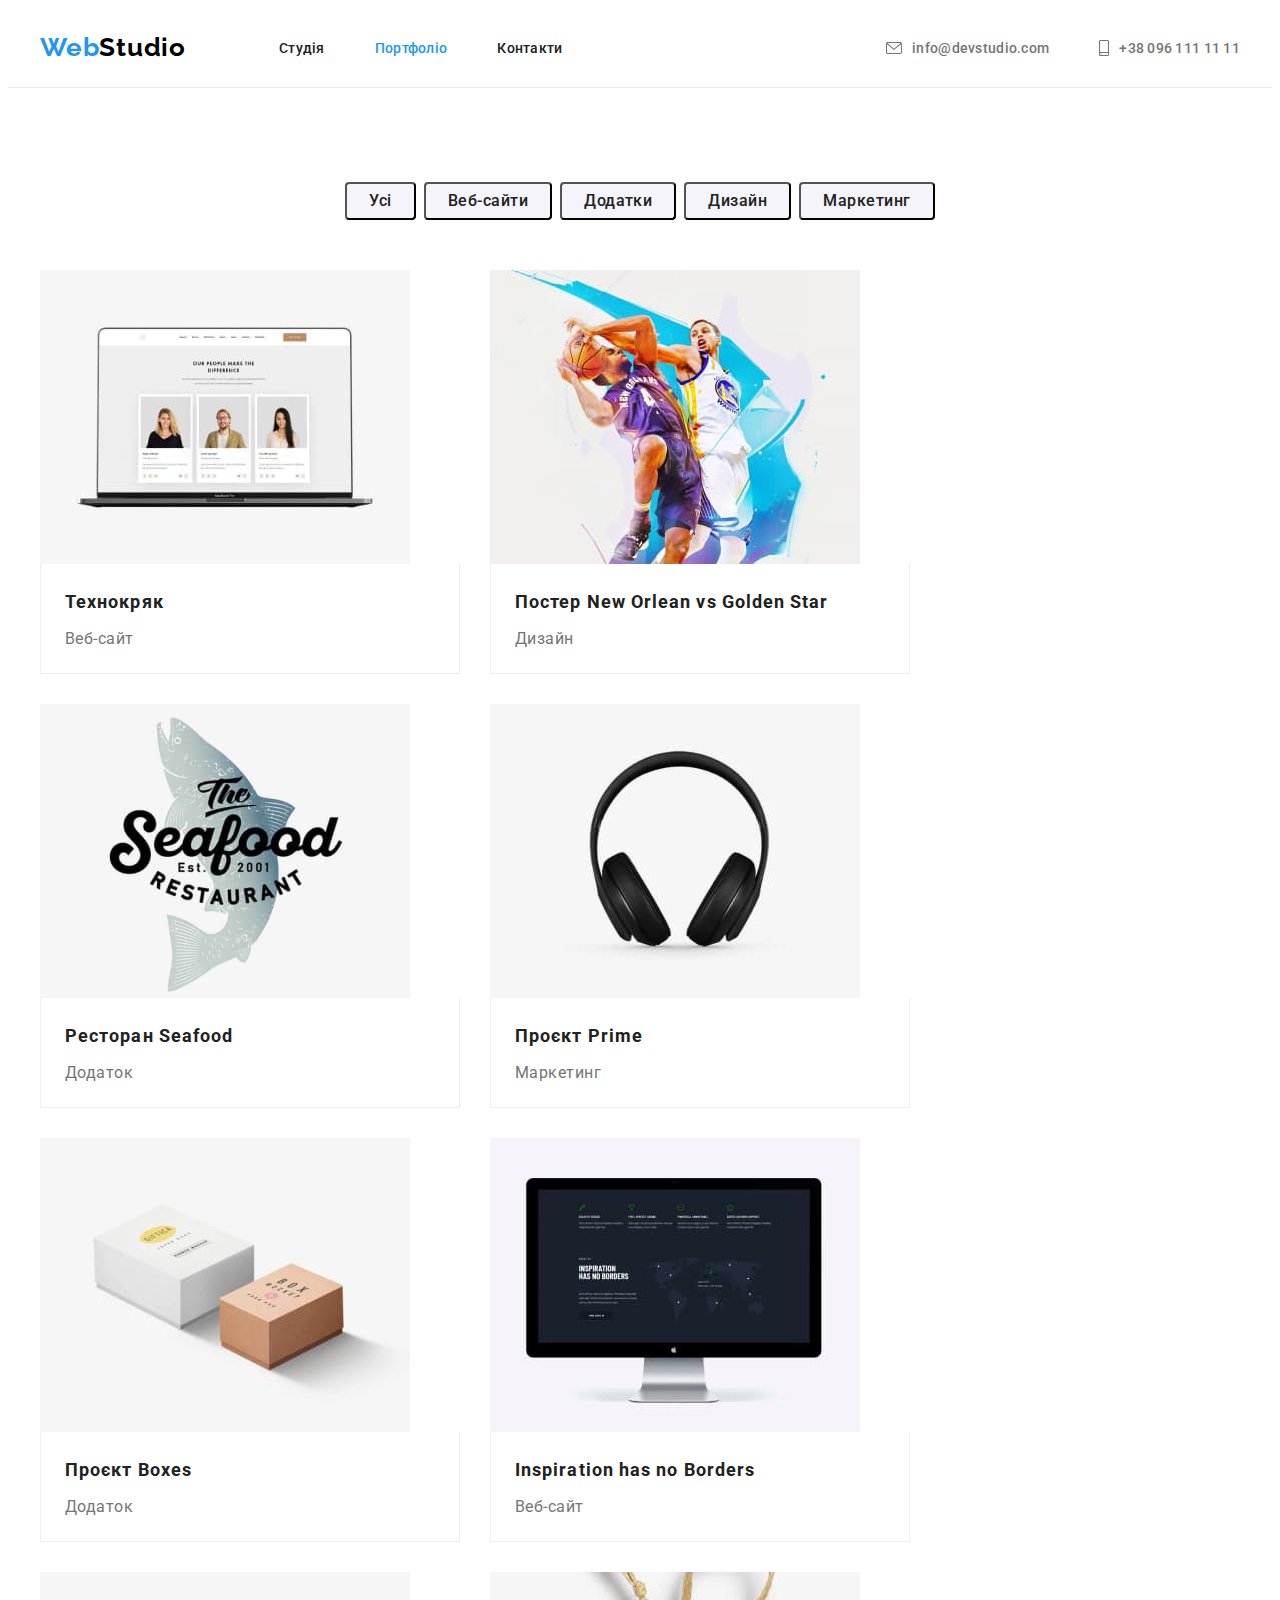
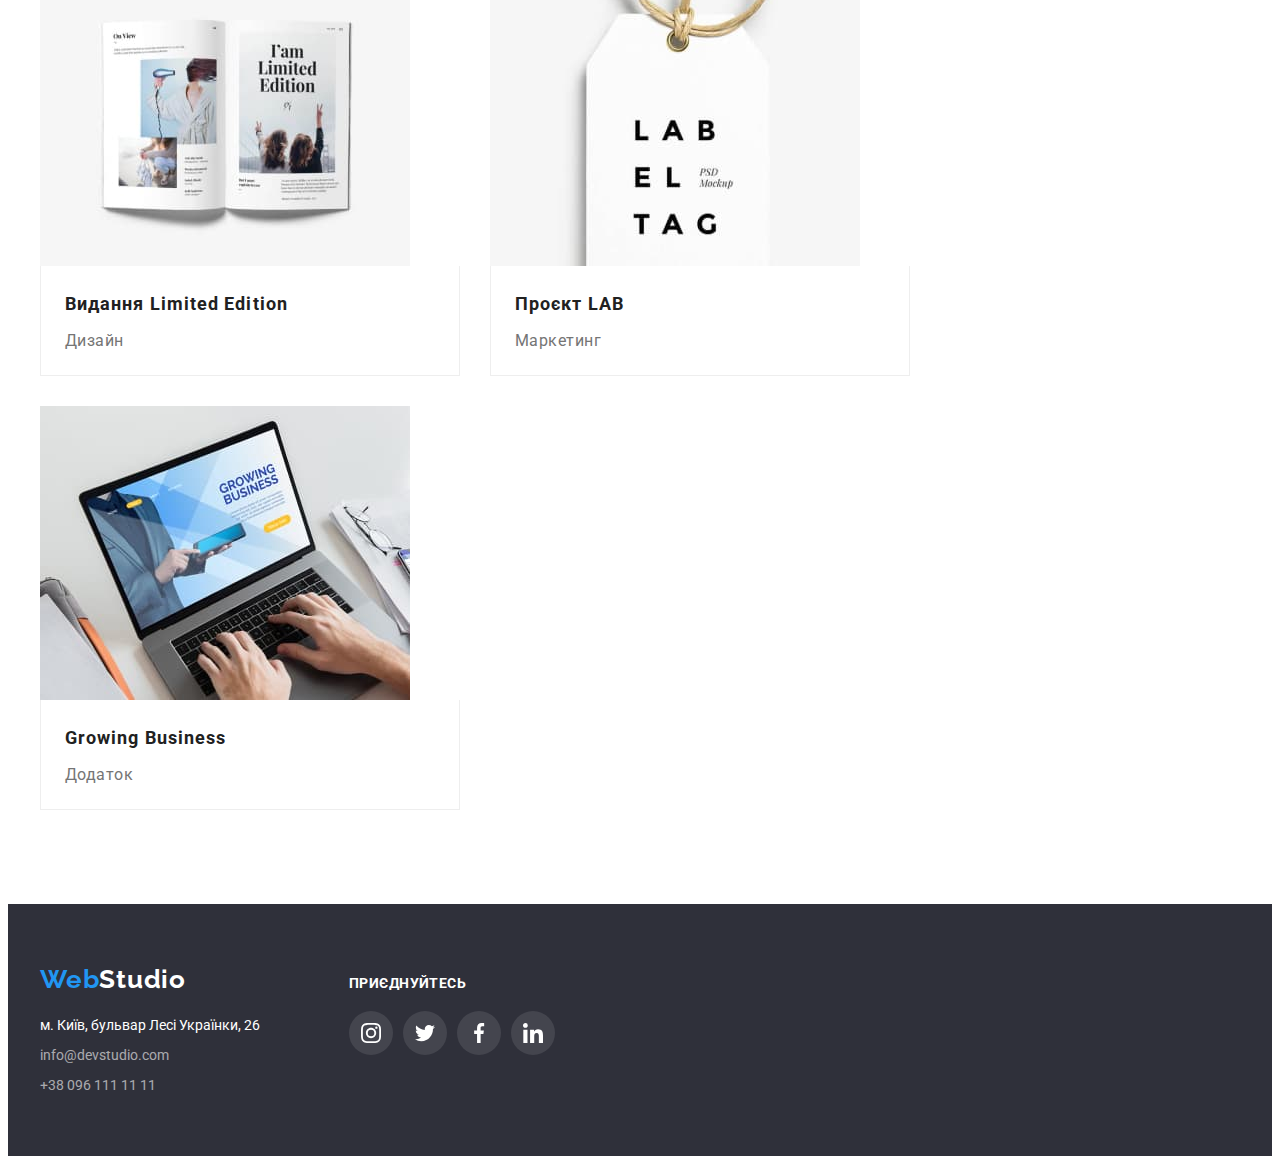
==== portfolio.html @ edd03555 "Initial commit" ====
<!DOCTYPE html>
<html lang="uk">
  <head>
    <meta charset="UTF-8" />
    <meta http-equiv="X-UA-Compatible" content="IE=edge" />
    <meta name="viewport" content="width=device-width, initial-scale=1.0" />
    <title>Портфоліо</title>
    <!-- Стилі -->
    <link
      href="https://fonts.googleapis.com/css2?family=Raleway:wght@700&family=Roboto:wght@400;500;700;900&display=swap"
      rel="stylesheet"
    />
    <!-- Нормалізатор -->
    <link
      rel="stylesheet"
      href="https://cdnjs.cloudflare.com/ajax/libs/modern-normalize/1.1.0/modern-normalize.min.css"
      integrity="sha512-wpPYUAdjBVSE4KJnH1VR1HeZfpl1ub8YT/NKx4PuQ5NmX2tKuGu6U/JRp5y+Y8XG2tV+wKQpNHVUX03MfMFn9Q=="
      crossorigin="anonymous"
      referrerpolicy="no-referrer"
    />
    <!-- Стилі -->
    <link rel="stylesheet" href="./css/styles.css" />
  </head>
  <body>
    <!-- HEADER -->
    <header class="header">
      <div class="header-container container">
        <!-- prettier-ignore -->
        <a href="" lang="en" class="logo">Web<span class="logo-header">Studio</span></a>
        <nav class="header-nav">
          <ul class="list site-nav">
            <li><a href="./index.html" class="header-link link">Студія</a></li>
            <li><a href="" class="header-link link current">Портфоліо</a></li>
            <li><a href="" class="header-link link">Контакти</a></li>
          </ul>
        </nav>
        <div class="header-group">
          <a href="mailto:info@devstudio.com" class="link-contacts">
            <svg class="icon-contacts" width="16px" height="12px">
              <use href="./images/icons.svg#icon-envelope"></use>
            </svg>
            info@devstudio.com</a
          >
          <a href="tel:+380961111111" class="link-contacts">
            <svg class="icon-contacts" width="10px" height="16px">
              <use href="./images/icons.svg#icon-smartphone"></use>
            </svg>
            +38 096 111 11 11</a
          >
        </div>
      </div>
    </header>
    <main>
      <section class="section">
        <div class="container">
          <h1 class="visually-hidden">Портфоліо</h1>
          <!-- Фільтр -->
          <ul class="filter list">
            <li><button class="filter-button" type="button">Усі</button></li>
            <li><button class="filter-button" type="button">Веб-сайти</button></li>
            <li><button class="filter-button" type="button">Додатки</button></li>
            <li><button class="filter-button" type="button">Дизайн</button></li>
            <li><button class="filter-button" type="button">Маркетинг</button></li>
          </ul>
          <!-- Проекти -->
          <ul class="project-list list">
            <li class="card-project">
              <div>
                <img src="./images/techno.jpg" alt="вебсайт технокряк" width="370" height="294" />
                <div class="name-project">
                  <h2 class="title-portfolio">Технокряк</h2>
                  <p class="text-project">Веб-сайт</p>
                </div>
              </div>
            </li>
            <li class="card-project">
              <div>
                <img
                  src="./images/basket.jpg"
                  alt="постер баскетбольного матчу"
                  width="370"
                  height="294"
                />
                <div class="name-project">
                  <h2 class="title-portfolio">
                    Постер
                    <span lang="en">New Orlean vs Golden Star</span>
                  </h2>
                  <p class="text-project">Дизайн</p>
                </div>
              </div>
            </li>
            <li class="card-project">
              <div>
                <img
                  src="./images/seafood.jpg"
                  alt="додаток ресторан сайфуд"
                  width="370"
                  height="294"
                />
                <div class="name-project">
                  <h2 class="title-portfolio">
                    Ресторан
                    <span lang="en">Seafood</span>
                  </h2>
                  <p class="text-project">Додаток</p>
                </div>
              </div>
            </li>
            <li class="card-project">
              <div>
                <img
                  src="./images/prime.jpg"
                  alt="маркетинговий проєкт прайм"
                  width="370"
                  height="294"
                />
                <div class="name-project">
                  <h2 class="title-portfolio">
                    Проєкт
                    <span lang="en">Prime</span>
                  </h2>
                  <p class="text-project">Маркетинг</p>
                </div>
              </div>
            </li>
            <li class="card-project">
              <div>
                <img
                  src="./images/boxes.jpg"
                  alt="додаток проєкт боксес"
                  width="370"
                  height="294"
                />
                <div class="name-project">
                  <h2 class="title-portfolio">
                    Проєкт
                    <span lang="en">Boxes</span>
                  </h2>
                  <p class="text-project">Додаток</p>
                </div>
              </div>
            </li>
            <li class="card-project">
              <div>
                <img
                  src="./images/borders.jpg"
                  alt="вебсайт натхнення немає кордонів"
                  width="370"
                  height="294"
                />
                <div class="name-project">
                  <h2 class="title-portfolio" lang="en">Inspiration has no Borders</h2>
                  <p class="text-project">Веб-сайт</p>
                </div>
              </div>
            </li>
            <li class="card-project">
              <div>
                <img
                  src="./images/limited-edition.jpg"
                  alt="дизайн видання обмежена серія"
                  width="370"
                  height="294"
                />
                <div class="name-project">
                  <h2 class="title-portfolio">
                    Видання
                    <span lang="en">Limited Edition</span>
                  </h2>
                  <p class="text-project">Дизайн</p>
                </div>
              </div>
            </li>
            <li class="card-project">
              <div>
                <img
                  src="./images/lab.jpg"
                  alt="маркетинговий проєкт лаб"
                  width="370"
                  height="294"
                />
                <div class="name-project">
                  <h2 class="title-portfolio">
                    Проєкт
                    <span lang="en">LAB</span>
                  </h2>
                  <p class="text-project">Маркетинг</p>
                </div>
              </div>
            </li>
            <li class="card-project">
              <div>
                <img
                  src="./images/busines.jpg"
                  alt="додаток зростаючий бізнес"
                  width="370"
                  height="294"
                />
                <div class="name-project">
                  <h2 class="title-portfolio" lang="en">Growing Business</h2>
                  <p class="text-project">Додаток</p>
                </div>
              </div>
            </li>
          </ul>
        </div>
      </section>
    </main>
    <footer class="footer">
      <div class="container footer-container">
        <div class="footer-addresse">
          <!-- prettier-ignore -->
          <a href="" lang="en" class="logo">Web<span class="logo-footer">Studio</span></a>
          <address>
            <ul class="list">
              <li class="addresse">
                <a
                  href="https://goo.gl/maps/GXKJQdvFJzr9G8gM8"
                  target="_blank"
                  rel="noopener noreferrer nofollow"
                  class="link-addresse-footer"
                >
                  м. Київ, бульвар Лесі Українки, 26
                </a>
              </li>
              <li class="addresse">
                <a href="mailto:info@devstudio.com" class="link-contacts-footer"
                  >info@devstudio.com</a
                >
              </li>
              <li class="addresse">
                <a href="tel:+380961111111" class="link-contacts-footer">+38 096 111 11 11</a>
              </li>
            </ul>
          </address>
        </div>
        <div class="footer-socials">
          <h3 class="subtitle subtitle-footer">приєднуйтесь</h3>
          <ul class="socials list">
            <li class="social-item">
              <a
                class="social-link social-link-footer link"
                href="https://instagram.com"
                target="_blank"
                rel="noopener noreferrer nofollow"
                aria-label="Іконка інстаграм"
              >
                <svg class="social-icon" width="20" height="20">
                  <use href="./images/icons.svg#icon-instagram"></use>
                </svg>
              </a>
            </li>
            <li class="social-item">
              <a
                class="social-link social-link-footer link"
                href="https://twitter.com"
                target="_blank"
                rel="noopener noreferrer nofollow"
                aria-label="Іконка твітер"
              >
                <svg class="social-icon" width="20" height="20">
                  <use href="./images/icons.svg#icon-twitter"></use>
                </svg>
              </a>
            </li>
            <li class="social-item">
              <a
                class="social-link social-link-footer link"
                href="https://facebook.com"
                target="_blank"
                rel="noopener noreferrer nofollow"
                aria-label="Іконка фейсбук"
              >
                <svg class="social-icon" width="20" height="20">
                  <use href="./images/icons.svg#icon-facebook"></use>
                </svg>
              </a>
            </li>
            <li class="social-item">
              <a
                class="social-link social-link-footer link"
                href="https://linkedin.com"
                target="_blank"
                rel="noopener noreferrer nofollow"
                aria-label="Іконка лінкедін"
              >
                <svg class="social-icon" width="20" height="20">
                  <use href="./images/icons.svg#icon-linkedin"></use>
                </svg>
              </a>
            </li>
          </ul>
        </div>
      </div>
    </footer>
  </body>
</html>
---- css/styles.css ----
/* основний колір тексту #757575 */
/* колір заголовків h3 #212121 */
/* основний колір фону #FFFFFF */
/* додатковий колір фону #F5F4FA */
/* колір геро и футера #2F303A */
/* колір контактів футера rgba(255, 255, 255, 0.6); */
/* колір логотип, кнопка, підсвітка #2196F3*/
/* колір кнопка герой-активна #188CE8 */
/* колір фону героя #c4c4c4 */
/* колір градієнта #2f303a66 */
/* колір іконок клієнтів #AFB1B8 */

/* призначення змінних */
:root {
  /* кольори */
  --primary-text-color: #757575;
  --title-text-color: #212121;
  --basic-white-color: #ffffff;
  --logo-web: #2196f3;
  --logo-header: #000000;
  --hero-footer-bgc: #2f303a;
  --contacts-footer-colors: #ffffff99;
  --secondary-bgc: #f5f4fa;
  --button-activ-color: #188ce8;
  --hero-bgc: #c4c4c4;
  --hero-gradient: #2f303a66;
  --client-link-color: #afb1b8;
  /* відступ у сітках */
  --indent: 30px;
}

/* body */
body {
  font-family: Roboto, sans-serif;
  font-size: 14px;

  color: var(--primary-text-color);
  background-color: var(--basic-white-color);
}

.background {
  background-color: var(--secondary-bgc);
}

h1,
h2,
h3,
h4,
h5,
h6,
p {
  margin: 0;
}
.list {
  margin: 0;
  padding: 0;

  list-style: none;
}

.container {
  width: 1200px;
  padding-left: 15px;
  padding-right: 15px;
  margin-left: auto;
  margin-right: auto;

  /* outline: 2px solid red; */
}

img {
  display: block;
  max-width: 100%;
  height: auto;
}

.visually-hidden {
  position: absolute;
  white-space: nowrap;
  width: 1px;
  height: 1px;
  overflow: hidden;
  border: 0;
  padding: 0;
  clip: rect(0 0 0 0);
  clip-path: inset(50%);
  margin: -1px;
}

/* Header */

.header {
  border-bottom: 1px solid #ececec;
}
/* логотип*/
.logo {
  margin-right: 93px;

  font-weight: 700;
  font-size: 26px;
  line-height: calc(31 / 26);
  letter-spacing: 0.03em;
  text-decoration: none;

  color: var(--logo-web);
  font-family: 'Raleway';
}
.logo-header {
  color: var(--logo-header);
}

/* кнопки навігації */
.site-nav .link {
  font-weight: 500;
  font-size: 14px;
  line-height: calc(16 / 14);
  letter-spacing: 0.02em;
  text-decoration: none;

  color: var(--title-text-color);
}

.site-nav .link:hover,
.site-nav .link:focus {
  color: var(--logo-web);
}

.link.current {
  color: var(--logo-web);
}

.header-nav {
  margin-right: auto;
}

/* ссилки на пошту і телефон */
.link-contacts {
  display: flex;
  align-items: center;
  gap: 10px;

  font-weight: 500;
  font-size: 14px;
  line-height: calc(16 / 14);
  letter-spacing: 0.02em;
  text-decoration: none;

  color: var(--primary-text-color);
}

.icon-contacts {
  fill: currentColor;
}

.link-contacts:hover,
.link-contacts:focus {
  color: var(--logo-web);
}

/* Флекс хедера */
.header-container {
  display: flex;
  align-items: center;
}

.site-nav {
  display: flex;
  align-items: center;
  gap: 50px;
}

.header-group {
  display: flex;
  align-items: center;
  gap: 50px;
}

.header-link,
.link-contacts {
  /* display: block; */
  padding-top: 32px;
  padding-bottom: 31px;
}

/* HERO */

.hero-section {
  max-width: 1600px;
  height: 600px;
  padding: 200px 0;
  margin: 0 auto;

  text-align: center;

  background-color: var(--hero-bgc);
  background-image: linear-gradient(var(--hero-gradient), var(--hero-gradient)),
    url(../images/img-bgi.jpg);
  background-repeat: no-repeat;
  background-size: cover;
  background-position: center;
}
.hero-title {
  width: 696px;
  margin: 0 auto 30px;

  font-weight: 900;
  font-size: 44px;
  line-height: calc(60 / 44);
  letter-spacing: 0.06em;
  text-transform: uppercase;

  color: var(--basic-white-color);
}

.hero-button {
  width: 216px;
  height: 50px;
  padding: 10px 26px;

  font-weight: 700;
  font-size: 16px;
  line-height: calc(30 / 16);
  letter-spacing: 0.06em;

  background-color: var(--logo-web);
  color: var(--basic-white-color);

  box-shadow: 0px 4px 4px #00000026;
  border-radius: 4px;
  cursor: pointer;
}

.hero-button:hover,
.hero-button:focus {
  background-color: var(--button-activ-color);
}

/* Main */

.section {
  padding-top: 94px;
  padding-bottom: 94px;

  /* background-color: aquamarine; */
}
.not-padding {
  padding-top: 0;
}
.section-title {
  margin-bottom: 50px;

  font-weight: 700;
  font-size: 36px;
  line-height: calc(42 / 36);
  text-align: center;
  letter-spacing: 0.03em;

  color: var(--title-text-color);
}

/* Особливості роботи */

.subtitle {
  margin-bottom: 10px;

  font-weight: 700;
  font-size: 14px;
  line-height: calc(16 / 14);
  letter-spacing: 0.03em;
  text-transform: uppercase;

  color: var(--title-text-color);
}

.feature-item {
  display: flex;
  width: 270px;
  height: 120px;
  justify-content: center;
  align-items: center;
  margin-bottom: 30px;

  background-color: var(--secondary-bgc);

  border-radius: 4px;
}

.feature-text {
  width: 270px;

  line-height: calc(24 / 14);
}
.feature-list {
  display: flex;
}

.feature-list > li:not(:last-child) {
  margin-right: 30px;
}

/* Зміст роботи */

.img-box {
  display: flex;
  flex-wrap: wrap;
  gap: var(--indent);
  --items: 3;
}

.img-item {
  flex-basis: calc((100%- (var(--items)-1) * var(--indent))) / var(--items);
}

/* Команда */

.team-title {
  margin-bottom: 10px;

  font-weight: 500;
  font-size: 16px;
  line-height: calc(19 / 16);
  letter-spacing: 0.03em;

  color: var(--title-text-color);
}

.team-text {
  margin-bottom: 16px;

  font-weight: 400;
  font-size: 16px;
  line-height: calc(19 / 16);
  text-align: center;
  letter-spacing: 0.03em;
}

.under-foto {
  padding: 30px 0;

  text-align: center;
  width: 270px;

  background-color: var(--basic-white-color);
}

.team-list {
  display: flex;
  flex-wrap: wrap;
  gap: var(--indent);
  --items: 4;
}

.team-card {
  flex-basis: calc((100%- (var(--items)-1) * var(--indent))) / var(--items);

  border-radius: 0px 0px 4px 4px;
  box-shadow: 0px 1px 3px rgba(0, 0, 0, 0.12), 0px 1px 1px rgba(0, 0, 0, 0.14),
    0px 2px 1px rgba(0, 0, 0, 0.2);
}

.socials {
  display: flex;
  justify-content: center;
  align-items: center;
  gap: 10px;
}

.social-item {
  width: 44px;
  height: 44px;
}

.social-link {
  display: flex;
  justify-content: center;
  align-items: center;
  width: 100%;
  height: 100%;

  color: #afb1b8;

  background-color: var(--basic-white-color);

  border-radius: 50%;
}

.social-icon {
  fill: currentColor;
}

.social-link:hover,
.social-link:focus {
  color: var(--basic-white-color);

  background-color: #2196f3;
}

/* Постійні клієнти */

.clients-list {
  display: flex;
  justify-content: center;
  align-items: center;
  gap: 30px;
}
.clients-list > li {
  width: 170px;
  height: 92px;
}

.clients-link {
  display: flex;
  justify-content: center;
  align-items: center;
  width: 100%;
  height: 100%;

  color: var(--client-link-color);

  border: 1px solid var(--client-link-color);
  border-radius: 4px;
}

.client-icon {
  fill: currentColor;
}

.clients-link:hover,
.clients-link:focus {
  color: var(--logo-web);

  border: 1px solid var(--logo-web);
}

/* FOOTER */

.footer {
  padding: 60px 0;

  line-height: calc(21 / 14);

  background-color: var(--hero-footer-bgc);
}
.logo-footer {
  color: var(--basic-white-color);
}

.link-addresse-footer {
  text-decoration: none;
  font-style: normal;

  color: var(--basic-white-color);
}

.link-addresse-footer:hover,
.link-addresse-footer:focus {
  color: var(--logo-web);
}

.link-contacts-footer {
  text-decoration: none;
  font-style: normal;

  color: var(--contacts-footer-colors);
}

address {
  margin-top: 20px;
}

.addresse:not(:last-child) {
  margin-bottom: 9px;
}

.link-contacts-footer:hover,
.link-contacts-footer:focus {
  color: var(--logo-web);
}

.subtitle-footer {
  margin-bottom: 20px;

  color: var(--basic-white-color);
}
.footer-container {
  display: flex;
  align-items: baseline;
}

.footer-addresse {
  margin-right: 70px;
}

.social-link-footer {
  background-color: #ffffff1a;
}

.social-link-footer > .social-icon {
  fill: var(--basic-white-color);
}

/* Портфоліо */

.filter-button {
  height: 38px;
  padding: 0 22px;

  font-family: 'Roboto';
  font-style: normal;
  font-weight: 500;
  font-size: 16px;
  line-height: calc(26 / 16);
  text-align: center;
  letter-spacing: 0.03em;

  color: var(--title-text-color);

  background-color: var(--secondary-bgc);

  border-radius: 4px;
}

.filter {
  display: flex;
  gap: 8px;
  justify-content: center;
  margin-bottom: 50px;
}

.filter-button:hover,
.filter-button:focus {
  color: var(--basic-white-color);

  background-color: var(--logo-web);

  box-shadow: 0px 3px 1px #0000001a, 0px 1px 2px #00000014, 0px 2px 2px #0000001f;
  cursor: pointer;
}

.title-portfolio {
  margin-bottom: 4px;

  font-weight: 700;
  font-size: 18px;
  line-height: calc(36 / 18);
  letter-spacing: 0.06em;

  color: var(--title-text-color);
}

.name-project {
  width: 370px;
  padding: 20px 24px 19px;

  border-right: 1px solid #eeeeee;
  border-bottom: 1px solid #eeeeee;
  border-left: 1px solid #eeeeee;
}

.text-project {
  font-size: 16px;
  line-height: calc(30 / 16);
  letter-spacing: 0.03em;
}

.project-list {
  display: flex;
  flex-wrap: wrap;
  gap: var(--indent);

  --items: 3;
}

.card-project {
  max-height: 404px;
  flex-basis: calc((100%- (var(--items)-1) * var(--indent))) / var(--items);
}

.card-project:hover,
.card-project:focus {
  box-shadow: 0px 1px 1px #0000001f, 0px 4px 4px #0000000f, 1px 4px 6px #00000029;
}
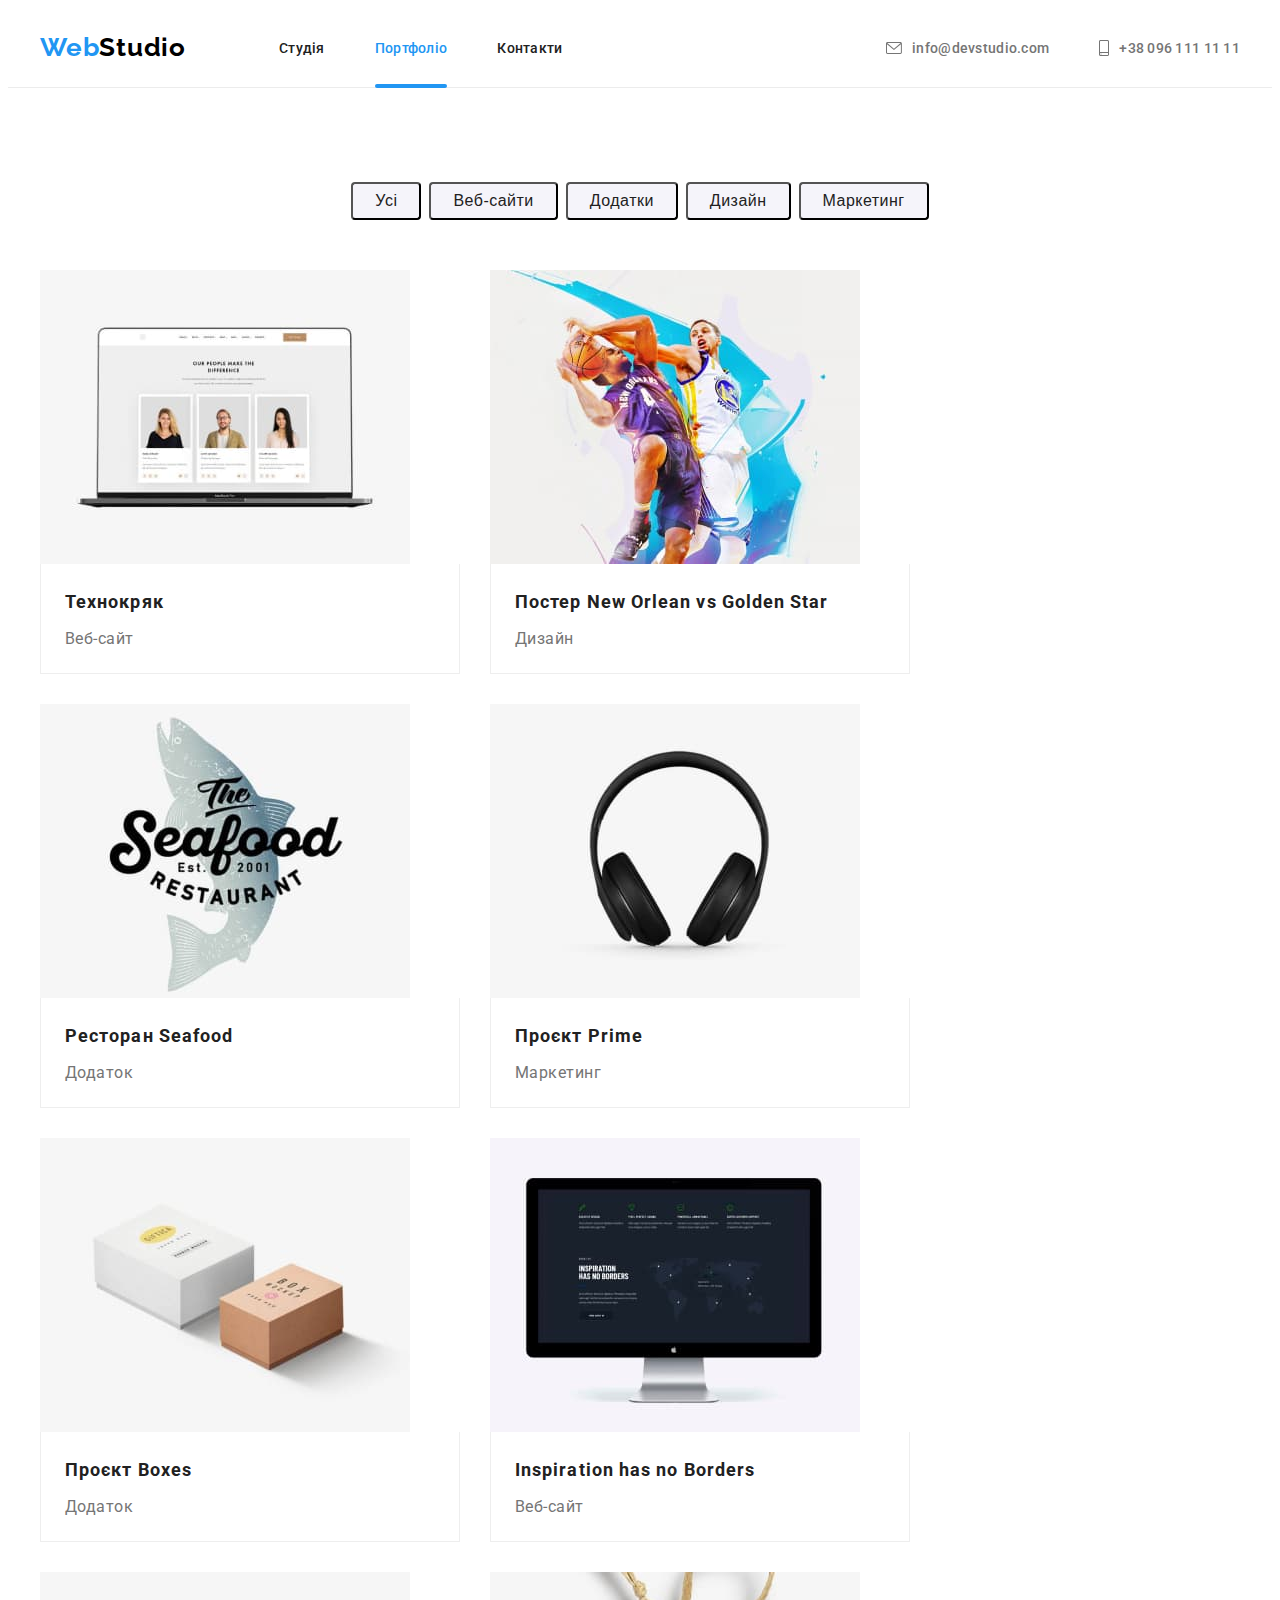
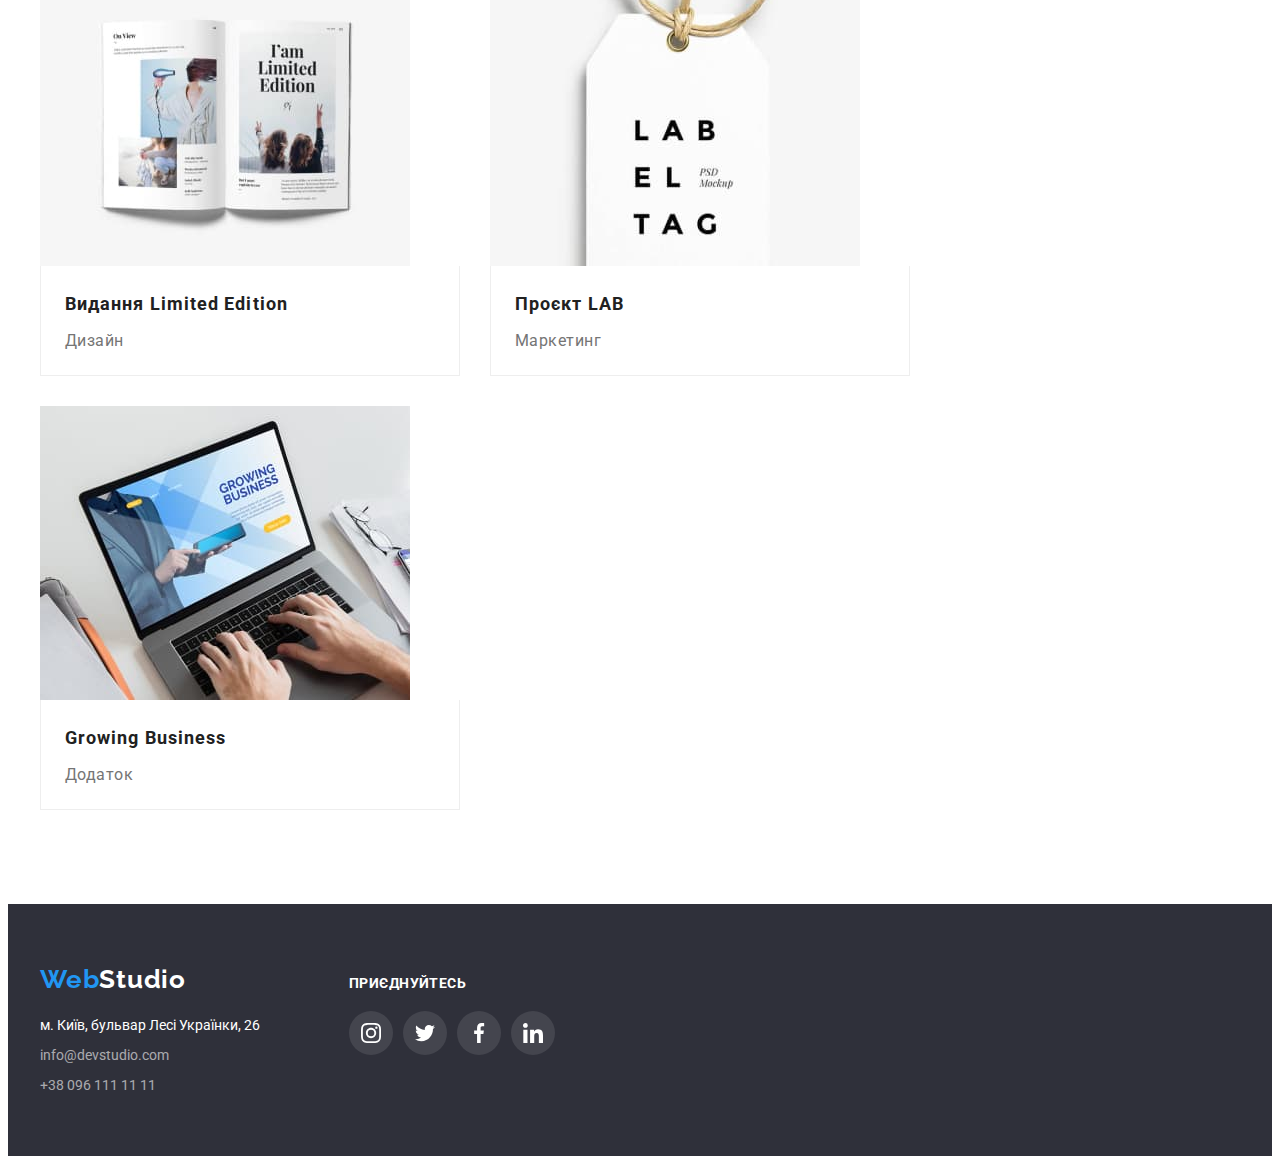
==== commit 87421c09: "готова до здачі" ====
--- a/portfolio.html
+++ b/portfolio.html
@@ -66,7 +66,16 @@
           <ul class="project-list list">
             <li class="card-project">
               <div>
-                <img src="./images/techno.jpg" alt="вебсайт технокряк" width="370" height="294" />
+                <div class="project-thumb">
+                  <img src="./images/techno.jpg" alt="вебсайт технокряк" width="370" height="294" />
+                  <div class="project-overlay">
+                    <p class="text-project-overlay">
+                      Ресурс пропонує комплексні пропозиції з різним рівнем функціоналу та сервісів.
+                      Все це дозволить відвідувачу отримати вичерпні відомості про компанію чи
+                      приватну особу.
+                    </p>
+                  </div>
+                </div>
                 <div class="name-project">
                   <h2 class="title-portfolio">Технокряк</h2>
                   <p class="text-project">Веб-сайт</p>
@@ -75,12 +84,21 @@
             </li>
             <li class="card-project">
               <div>
-                <img
-                  src="./images/basket.jpg"
-                  alt="постер баскетбольного матчу"
-                  width="370"
-                  height="294"
-                />
+                <div class="project-thumb">
+                  <img
+                    src="./images/basket.jpg"
+                    alt="постер баскетбольного матчу"
+                    width="370"
+                    height="294"
+                  />
+                  <div class="project-overlay">
+                    <p class="text-project-overlay">
+                      Ресурс пропонує комплексні пропозиції з різним рівнем функціоналу та сервісів.
+                      Все це дозволить відвідувачу отримати вичерпні відомості про компанію чи
+                      приватну особу.
+                    </p>
+                  </div>
+                </div>
                 <div class="name-project">
                   <h2 class="title-portfolio">
                     Постер
@@ -92,12 +110,21 @@
             </li>
             <li class="card-project">
               <div>
-                <img
-                  src="./images/seafood.jpg"
-                  alt="додаток ресторан сайфуд"
-                  width="370"
-                  height="294"
-                />
+                <div class="project-thumb">
+                  <img
+                    src="./images/seafood.jpg"
+                    alt="додаток ресторан сайфуд"
+                    width="370"
+                    height="294"
+                  />
+                  <div class="project-overlay">
+                    <p class="text-project-overlay">
+                      Ресурс пропонує комплексні пропозиції з різним рівнем функціоналу та сервісів.
+                      Все це дозволить відвідувачу отримати вичерпні відомості про компанію чи
+                      приватну особу.
+                    </p>
+                  </div>
+                </div>
                 <div class="name-project">
                   <h2 class="title-portfolio">
                     Ресторан
@@ -109,12 +136,23 @@
             </li>
             <li class="card-project">
               <div>
-                <img
-                  src="./images/prime.jpg"
-                  alt="маркетинговий проєкт прайм"
-                  width="370"
-                  height="294"
-                />
+                <div class="projeck-thumb">
+                  <div class="project-thumb">
+                    <img
+                      src="./images/prime.jpg"
+                      alt="маркетинговий проєкт прайм"
+                      width="370"
+                      height="294"
+                    />
+                    <div class="project-overlay">
+                      <p class="text-project-overlay">
+                        Ресурс пропонує комплексні пропозиції з різним рівнем функціоналу та
+                        сервісів. Все це дозволить відвідувачу отримати вичерпні відомості про
+                        компанію чи приватну особу.
+                      </p>
+                    </div>
+                  </div>
+                </div>
                 <div class="name-project">
                   <h2 class="title-portfolio">
                     Проєкт
@@ -126,12 +164,21 @@
             </li>
             <li class="card-project">
               <div>
-                <img
-                  src="./images/boxes.jpg"
-                  alt="додаток проєкт боксес"
-                  width="370"
-                  height="294"
-                />
+                <div class="project-thumb">
+                  <img
+                    src="./images/boxes.jpg"
+                    alt="додаток проєкт боксес"
+                    width="370"
+                    height="294"
+                  />
+                  <div class="project-overlay">
+                    <p class="text-project-overlay">
+                      Ресурс пропонує комплексні пропозиції з різним рівнем функціоналу та сервісів.
+                      Все це дозволить відвідувачу отримати вичерпні відомості про компанію чи
+                      приватну особу.
+                    </p>
+                  </div>
+                </div>
                 <div class="name-project">
                   <h2 class="title-portfolio">
                     Проєкт
@@ -143,12 +190,21 @@
             </li>
             <li class="card-project">
               <div>
-                <img
-                  src="./images/borders.jpg"
-                  alt="вебсайт натхнення немає кордонів"
-                  width="370"
-                  height="294"
-                />
+                <div class="project-thumb">
+                  <img
+                    src="./images/borders.jpg"
+                    alt="вебсайт натхнення немає кордонів"
+                    width="370"
+                    height="294"
+                  />
+                  <div class="project-overlay">
+                    <p class="text-project-overlay">
+                      Ресурс пропонує комплексні пропозиції з різним рівнем функціоналу та сервісів.
+                      Все це дозволить відвідувачу отримати вичерпні відомості про компанію чи
+                      приватну особу.
+                    </p>
+                  </div>
+                </div>
                 <div class="name-project">
                   <h2 class="title-portfolio" lang="en">Inspiration has no Borders</h2>
                   <p class="text-project">Веб-сайт</p>
@@ -157,12 +213,21 @@
             </li>
             <li class="card-project">
               <div>
-                <img
-                  src="./images/limited-edition.jpg"
-                  alt="дизайн видання обмежена серія"
-                  width="370"
-                  height="294"
-                />
+                <div class="project-thumb">
+                  <img
+                    src="./images/limited-edition.jpg"
+                    alt="дизайн видання обмежена серія"
+                    width="370"
+                    height="294"
+                  />
+                  <div class="project-overlay">
+                    <p class="text-project-overlay">
+                      Ресурс пропонує комплексні пропозиції з різним рівнем функціоналу та сервісів.
+                      Все це дозволить відвідувачу отримати вичерпні відомості про компанію чи
+                      приватну особу.
+                    </p>
+                  </div>
+                </div>
                 <div class="name-project">
                   <h2 class="title-portfolio">
                     Видання
@@ -174,12 +239,21 @@
             </li>
             <li class="card-project">
               <div>
-                <img
-                  src="./images/lab.jpg"
-                  alt="маркетинговий проєкт лаб"
-                  width="370"
-                  height="294"
-                />
+                <div class="project-thumb">
+                  <img
+                    src="./images/lab.jpg"
+                    alt="маркетинговий проєкт лаб"
+                    width="370"
+                    height="294"
+                  />
+                  <div class="project-overlay">
+                    <p class="text-project-overlay">
+                      Ресурс пропонує комплексні пропозиції з різним рівнем функціоналу та сервісів.
+                      Все це дозволить відвідувачу отримати вичерпні відомості про компанію чи
+                      приватну особу.
+                    </p>
+                  </div>
+                </div>
                 <div class="name-project">
                   <h2 class="title-portfolio">
                     Проєкт
@@ -191,12 +265,21 @@
             </li>
             <li class="card-project">
               <div>
-                <img
-                  src="./images/busines.jpg"
-                  alt="додаток зростаючий бізнес"
-                  width="370"
-                  height="294"
-                />
+                <div class="project-thumb">
+                  <img
+                    src="./images/busines.jpg"
+                    alt="додаток зростаючий бізнес"
+                    width="370"
+                    height="294"
+                  />
+                  <div class="project-overlay">
+                    <p class="text-project-overlay">
+                      Ресурс пропонує комплексні пропозиції з різним рівнем функціоналу та сервісів.
+                      Все це дозволить відвідувачу отримати вичерпні відомості про компанію чи
+                      приватну особу.
+                    </p>
+                  </div>
+                </div>
                 <div class="name-project">
                   <h2 class="title-portfolio" lang="en">Growing Business</h2>
                   <p class="text-project">Додаток</p>
--- a/css/styles.css
+++ b/css/styles.css
@@ -27,6 +27,9 @@
   --client-link-color: #afb1b8;
   /* відступ у сітках */
   --indent: 30px;
+  /* властивості переходів */
+  --anim-time: 250ms;
+  --anim-ft: cubic-bezier(0.4, 0, 0.2, 1);
 }
 
 /* body */
@@ -111,6 +114,8 @@
 
 /* кнопки навігації */
 .site-nav .link {
+  position: relative;
+
   font-weight: 500;
   font-size: 14px;
   line-height: calc(16 / 14);
@@ -118,6 +123,10 @@
   text-decoration: none;
 
   color: var(--title-text-color);
+
+  transition-property: color;
+  transition-duration: var(--anim-time);
+  transition-timing-function: var(--anim-ft);
 }
 
 .site-nav .link:hover,
@@ -127,6 +136,19 @@
 
 .link.current {
   color: var(--logo-web);
+}
+
+.link.current::after {
+  position: absolute;
+  bottom: -1px;
+  left: 0;
+
+  content: '';
+  width: 100%;
+  height: 4px;
+
+  border-radius: 2px;
+  background-color: var(--logo-web);
 }
 
 .header-nav {
@@ -144,8 +166,11 @@
   line-height: calc(16 / 14);
   letter-spacing: 0.02em;
   text-decoration: none;
-
   color: var(--primary-text-color);
+
+  transition-property: color;
+  transition-duration: var(--anim-time);
+  transition-timing-function: var(--anim-ft);
 }
 
 .icon-contacts {
@@ -177,7 +202,6 @@
 
 .header-link,
 .link-contacts {
-  /* display: block; */
   padding-top: 32px;
   padding-bottom: 31px;
 }
@@ -221,13 +245,16 @@
   font-size: 16px;
   line-height: calc(30 / 16);
   letter-spacing: 0.06em;
+  color: var(--basic-white-color);
 
   background-color: var(--logo-web);
-  color: var(--basic-white-color);
-
   box-shadow: 0px 4px 4px #00000026;
   border-radius: 4px;
   cursor: pointer;
+
+  transition-property: background-color;
+  transition-duration: var(--anim-time);
+  transition-timing-function: var(--anim-ft);
 }
 
 .hero-button:hover,
@@ -308,7 +335,31 @@
 }
 
 .img-item {
+  position: relative;
+
   flex-basis: calc((100%- (var(--items)-1) * var(--indent))) / var(--items);
+}
+
+.box-overlay {
+  position: absolute;
+  bottom: 0;
+
+  display: flex;
+  justify-content: center;
+  align-items: center;
+  width: 100%;
+  height: 70px;
+
+  background: #2f303acc;
+}
+
+.box-text {
+  font-weight: 700;
+  font-size: 14px;
+  line-height: calc(16 / 14);
+  letter-spacing: 0.03em;
+  text-transform: uppercase;
+  color: var(--basic-white-color);
 }
 
 /* Команда */
@@ -380,8 +431,11 @@
   color: #afb1b8;
 
   background-color: var(--basic-white-color);
-
   border-radius: 50%;
+
+  transition-property: color, background-color;
+  transition-duration: var(--anim-time);
+  transition-timing-function: var(--anim-ft);
 }
 
 .social-icon {
@@ -419,6 +473,10 @@
 
   border: 1px solid var(--client-link-color);
   border-radius: 4px;
+
+  transition-property: color, border;
+  transition-duration: var(--anim-time);
+  transition-timing-function: var(--anim-ft);
 }
 
 .client-icon {
@@ -450,6 +508,10 @@
   font-style: normal;
 
   color: var(--basic-white-color);
+
+  transition-property: color;
+  transition-duration: var(--anim-time);
+  transition-timing-function: var(--anim-ft);
 }
 
 .link-addresse-footer:hover,
@@ -462,6 +524,10 @@
   font-style: normal;
 
   color: var(--contacts-footer-colors);
+
+  transition-property: color;
+  transition-duration: var(--anim-time);
+  transition-timing-function: var(--anim-ft);
 }
 
 address {
@@ -502,28 +568,32 @@
 /* Портфоліо */
 
 .filter-button {
+  display: flex;
+  justify-content: center;
+  align-items: center;
   height: 38px;
   padding: 0 22px;
 
-  font-family: 'Roboto';
-  font-style: normal;
   font-weight: 500;
   font-size: 16px;
   line-height: calc(26 / 16);
-  text-align: center;
-  letter-spacing: 0.03em;
-
+  letter-spacing: 0.03em;
   color: var(--title-text-color);
 
   background-color: var(--secondary-bgc);
-
   border-radius: 4px;
+  cursor: pointer;
+
+  transition-property: color, background-color, box-shadow;
+  transition-duration: var(--anim-time);
+  transition-timing-function: var(--anim-ft);
 }
 
 .filter {
   display: flex;
   gap: 8px;
   justify-content: center;
+  align-items: center;
   margin-bottom: 50px;
 }
 
@@ -534,7 +604,6 @@
   background-color: var(--logo-web);
 
   box-shadow: 0px 3px 1px #0000001a, 0px 1px 2px #00000014, 0px 2px 2px #0000001f;
-  cursor: pointer;
 }
 
 .title-portfolio {
@@ -574,9 +643,121 @@
 .card-project {
   max-height: 404px;
   flex-basis: calc((100%- (var(--items)-1) * var(--indent))) / var(--items);
+
+  transition-property: box-shadow;
+  transition-duration: var(--anim-time);
+  transition-timing-function: var(--anim-ft);
 }
 
 .card-project:hover,
 .card-project:focus {
   box-shadow: 0px 1px 1px #0000001f, 0px 4px 4px #0000000f, 1px 4px 6px #00000029;
 }
+
+.project-thumb {
+  position: relative;
+  overflow: hidden;
+}
+
+.project-overlay {
+  position: absolute;
+  top: 0;
+  left: 0;
+
+  display: flex;
+  align-items: center;
+
+  padding: 0 24px;
+  width: 100%;
+  height: 100%;
+
+  background: #2196f3e6;
+
+  transform: translateY(100%);
+  transition-property: transform;
+  transition-duration: var(--anim-time);
+  transition-timing-function: var(--anim-ft);
+
+  user-select: none;
+}
+
+.text-project-overlay {
+  font-weight: 400;
+  font-size: 18px;
+  line-height: calc(28 / 18);
+  letter-spacing: 0.03em;
+  color: var(--basic-white-color);
+}
+
+.card-project:hover .project-overlay {
+  transform: translateY(0);
+}
+
+/* Модальне вікно */
+
+.backdrop {
+  position: fixed;
+  top: 0;
+  left: 0;
+
+  width: 100%;
+  height: 100%;
+
+  background-color: #00000033;
+
+  transition-property: opacity, visibility;
+  transition-duration: var(--anim-time);
+  transition-timing-function: var(--anim-ft);
+}
+
+.backdrop.is-hidden {
+  opacity: 0;
+  visibility: hidden;
+  pointer-events: none;
+}
+
+.modal {
+  position: absolute;
+  top: 50%;
+  left: 50%;
+  transform: translateX(-50%) translateY(-50%);
+
+  width: 528px;
+  height: 581px;
+
+  background: var(--basic-white-color);
+  box-shadow: 0px 1px 3px rgba(0, 0, 0, 0.12), 0px 1px 1px rgba(0, 0, 0, 0.14),
+    0px 2px 1px rgba(0, 0, 0, 0.2);
+  border-radius: 4px;
+
+  transition-property: opasity, transform;
+  transition-duration: var(--anim-time);
+  transition-timing-function: var(--anim-ft);
+}
+
+.backdrop.is-hidden .modal {
+  opacity: 0;
+  transform: translate(-50%, 75%) scale(0.2);
+}
+
+.modal-btn {
+  position: absolute;
+  top: 8px;
+  right: 8px;
+
+  padding: 0;
+  display: inline-flex;
+  justify-content: center;
+  align-items: center;
+
+  color: #0000001a;
+
+  border-radius: 50%;
+  background: var(--basic-white-color);
+  border: 1px solid #0000001a;
+  cursor: pointer;
+}
+
+.modal-btn {
+  fill: currentColor;
+}
